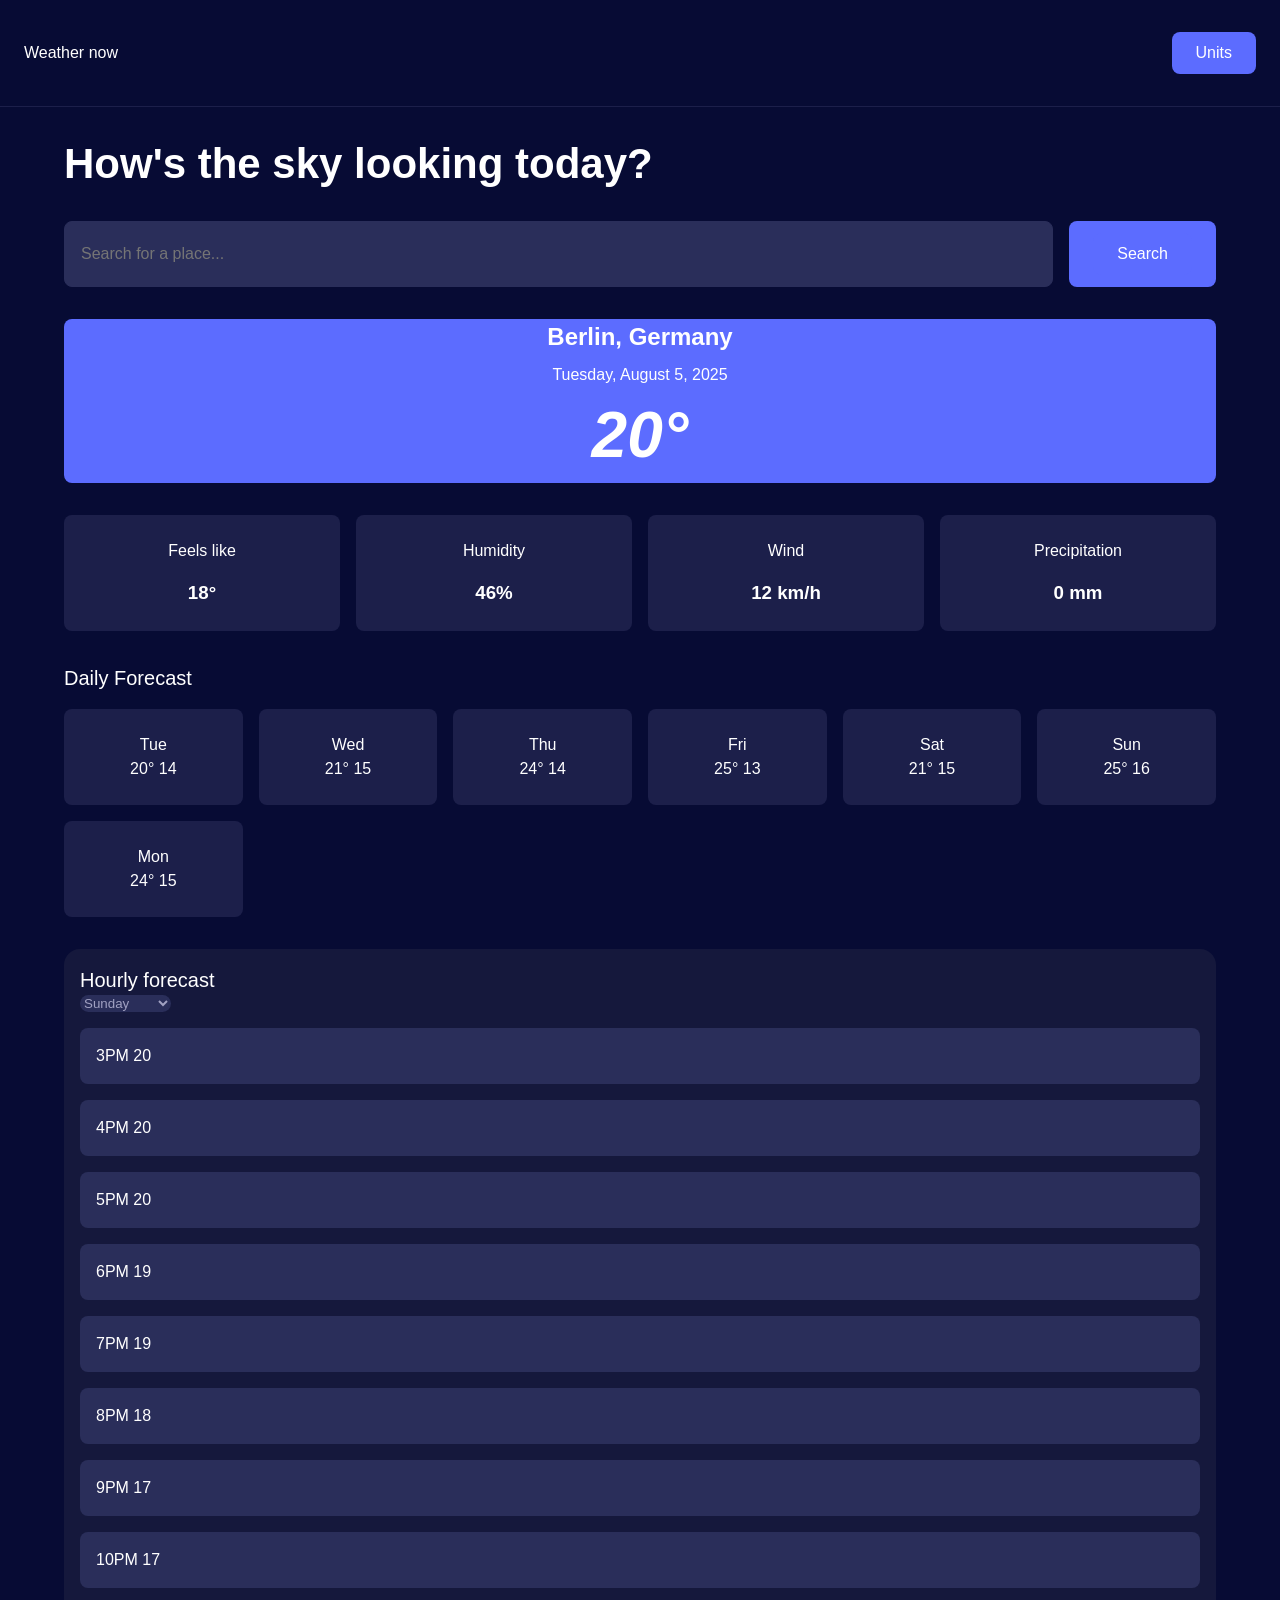
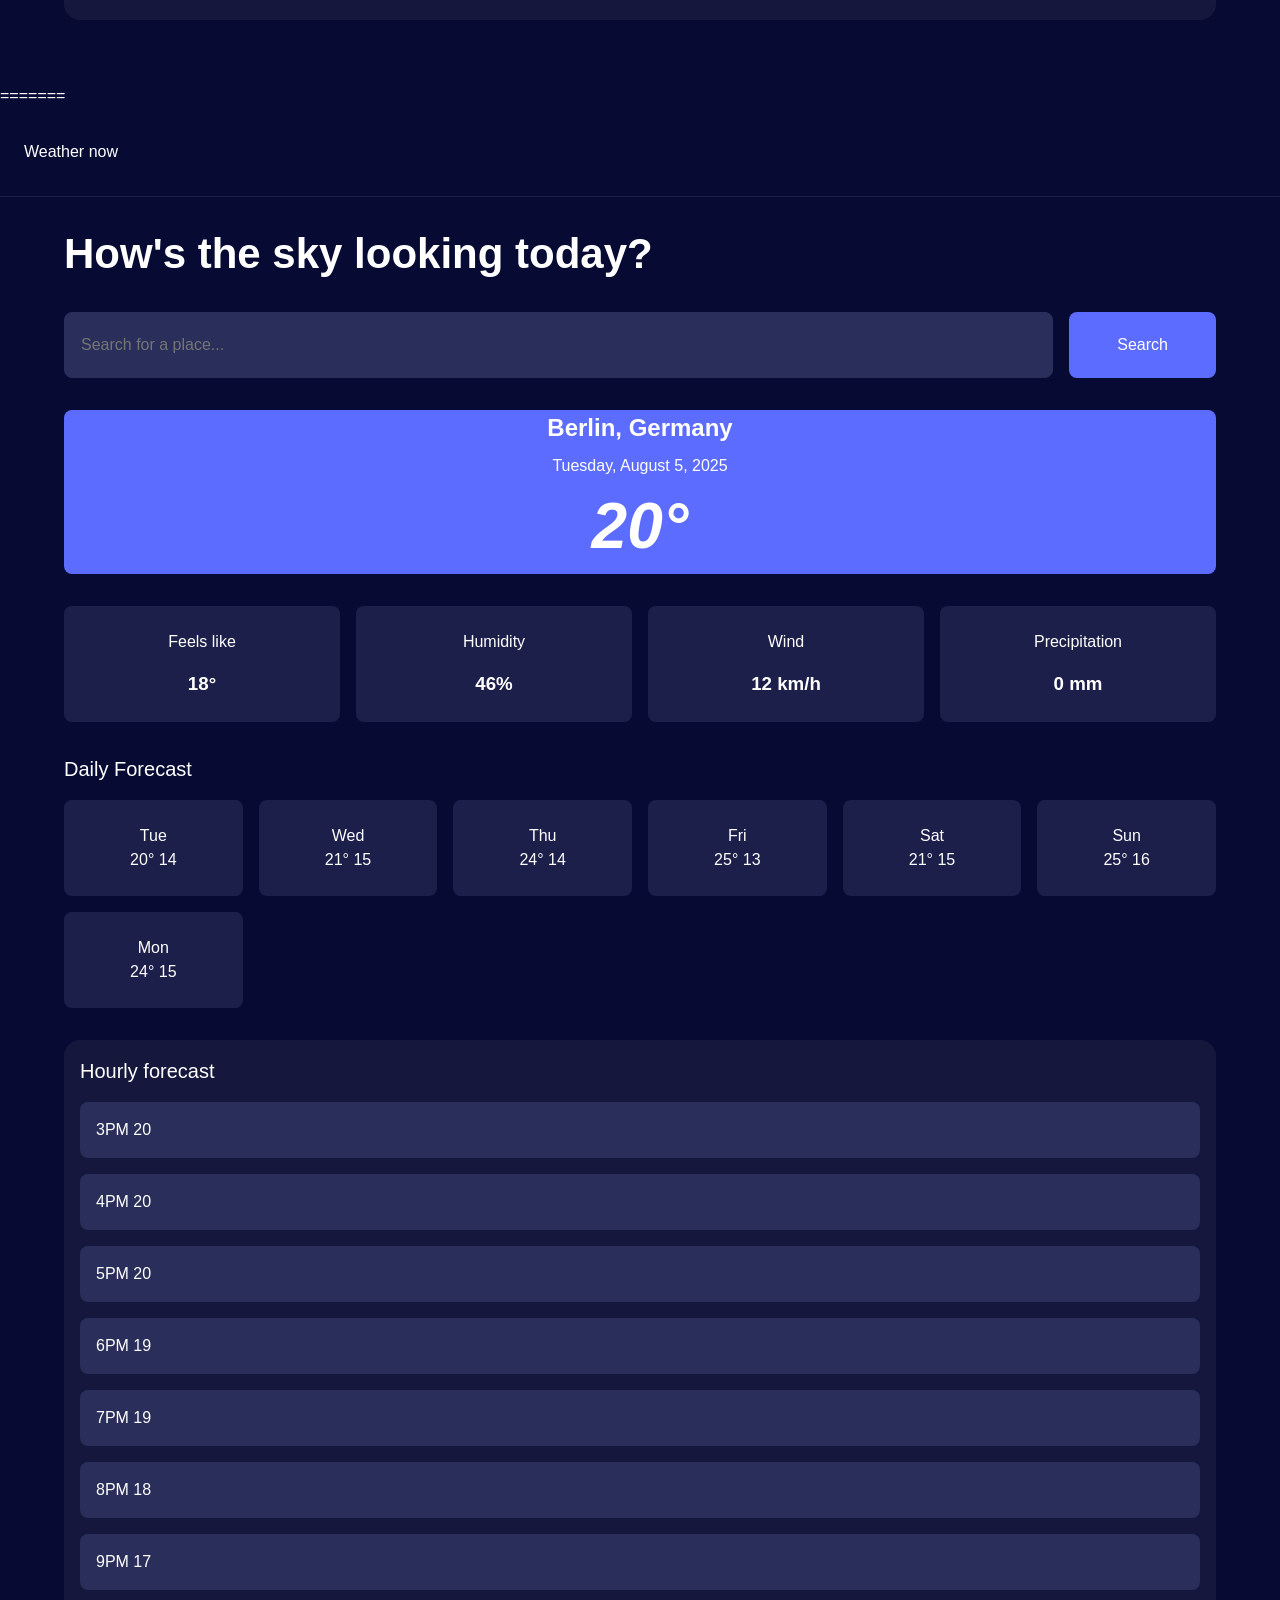
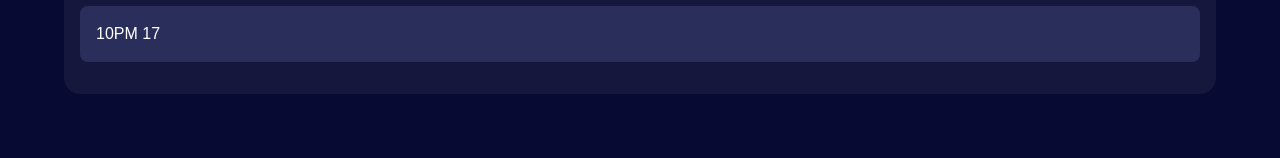
==== index.html @ 32e1a1a1 "atualizado" ====
<!DOCTYPE html>
<html lang="en">
<head>
    <meta charset="UTF-8">
    <meta name="viewport" content="width=device-width, initial-scale=1.0">
    <title>Document</title>
    <link rel="stylesheet" href="styles/styles.css">
</head>
<body>
    <header class="header">
        <p>Weather now</p>
        <button class="button">Units</button>
       
        
    </header>
    <main class="main">
        <h1>How's the sky looking today?</h1>
        <section class="search">
        <form>
            <input type="text" name="place" placeholder="Search for a place..." required>
            <button class="button"><form action="/submit"><input class="button" type="submit" value="Search"></form></button>
        </form>
        </section>
        <section class="today-weather">
            <h2>Berlin, Germany</h2>
            <p>Tuesday, August 5, 2025</p>
            <p id="temperatura-principal"><b><i>20°</i></b></p>
        </section>
        <article class="stats">
            <section>
                <p>Feels like</p>
                <h3>18°</h3>
            </section>
            <section>
                <p>Humidity</p>
                <h3>46%</h3>
            </section>
            <section>
                <p>Wind</p>
                <h3>12 km/h</h3>
            </section>
            <section>
                <p>Precipitation</p>
                <h3>0 mm</h3>
            </section>
        </article>
        <article class="daily">
            <p class="titulo-secao">Daily Forecast</p>
            <section>
                <p>Tue</p>
                <p>20°          14</p>
            </section>
            <section>
                <p>Wed</p>
                <p>21°          15</p>
            </section>
            <section>
                <p>Thu</p>
                <p>24°          14</p>
            </section>
            <section>
                <p>Fri</p>
                <p>25°          13</p>
            </section>
            <section>
                <p>Sat</p>
                <p>21°          15</p>
            </section>
            <section>
                <p>Sun</p>
                <p>25°          16</p>
            </section>
            <section>
                <p>Mon</p>
                <p>24°          15</p>
            </section>
        </article>
        <section class="hourly">
            <p class="titulo-secao">Hourly forecast</p>
            <select name="week" class="select">
                <option value="Sun">Sunday</option>
                <option value="Mon">Monday</option>
                <option value="Tue">Tuesday</option>
                <option value="Wed">Wednesday</option>
                <option value="Thu">Thursday</option>
                <option value="Fri">Friday</option>
                <option value="Sat">Saturday</option>
            </select>
            <li class="forecast-item">3PM           20</li>
            <li class="forecast-item">4PM           20</li>
            <li class="forecast-item">5PM           20</li>
            <li class="forecast-item">6PM           19</li>
            <li class="forecast-item">7PM           19</li>
            <li class="forecast-item">8PM           18</li>
            <li class="forecast-item">9PM           17</li>
            <li class="forecast-item">10PM          17</li>
        </section>
    </main>
</body>
</html>
=======
<!DOCTYPE html>
<html lang="en">
<head>
    <meta charset="UTF-8">
    <meta name="viewport" content="width=device-width, initial-scale=1.0">
    <title>Document</title>
    <link rel="stylesheet" href="styles/styles.css">
</head>
<body>
    <header class="header">Weather now</header>
    <main class="main">
        <h1>How's the sky looking today?</h1>
        <section class="search">
        <form>
            <input type="text" name="place" placeholder="Search for a place..." required>
            <button class="button"><form action="/submit"><input class="button" type="submit" value="Search"></form></button>
        </form>
        </section>
        <section class="today-weather">
            <h2>Berlin, Germany</h2>
            <p>Tuesday, August 5, 2025</p>
            <p id="temperatura-principal"><b><i>20°</i></b></p>
        </section>
        <article class="stats">
            <section>
                <p>Feels like</p>
                <h3>18°</h3>
            </section>
            <section>
                <p>Humidity</p>
                <h3>46%</h3>
            </section>
            <section>
                <p>Wind</p>
                <h3>12 km/h</h3>
            </section>
            <section>
                <p>Precipitation</p>
                <h3>0 mm</h3>
            </section>
        </article>
        <article class="daily">
            <p class="titulo-secao">Daily Forecast</p>
            <section>
                <p>Tue</p>
                <p>20°        14</p>
            </section>
            <section>
                <p>Wed</p>
                <p>21°        15</p>
            </section>
            <section>
                <p>Thu</p>
                <p>24°        14</p>
            </section>
            <section>
                <p>Fri</p>
                <p>25°        13</p>
            </section>
            <section>
                <p>Sat</p>
                <p>21°        15</p>
            </section>
            <section>
                <p>Sun</p>
                <p>25°        16</p>
            </section>
            <section>
                <p>Mon</p>
                <p>24°        15</p>
            </section>
        </article>
        <section class="hourly">
            <p class="titulo-secao">Hourly forecast</p>
            <li class="forecast-item">3PM            20</li>
            <li class="forecast-item">4PM            20</li>
            <li class="forecast-item">5PM            20</li>
            <li class="forecast-item">6PM            19</li>
            <li class="forecast-item">7PM            19</li>
            <li class="forecast-item">8PM            18</li>
            <li class="forecast-item">9PM            17</li>
            <li class="forecast-item">10PM            17</li>
        </section>
    </main>
</body>

</html>
---- styles/styles.css ----
:root {
--fundo-principal: #070B34;
--fundo-card: #1C1F4A;
--painel-hourly: #15183C;
--bg-input: #2A2E5A;
--botao: #5C6CFF;
--botao-hover: #4B5AF0;
--text-1: #FFFFFF;
--text-2: #A1A1C2;

--font-family: 'Inter', sans-serif;
--font-weight-regular: 400;
--font-weight-medium: 500;
--font-weight-semibold: 600;
--font-weight-bold: 700;

--titulo-principal-M: 2.625rem;
--titulo-principal-D: 3.5rem;
--temperatura-principal: 4rem;
--titulo-secao: 1.25rem;
--font-size-base: 1rem;
}

* {
    margin: 0;
    padding: 0;
    box-sizing: border-box;
}
body {
    font-family: var(--font-family);
    font-weight: var(--font-weight-regular);
    font-size: var(--font-size-base);
    background-color: var(--fundo-principal);
    color: var(--text-1);
    line-height: 1.5;
}
.main {
    max-width: 1200px;
    margin: 0 auto;
    padding: 2rem 1.5rem;
}
.main h1 {
    font-size: var(--titulo-principal-M);
    font-weight: var(--font-weight-bold);
    line-height: 1.2;
}
.titulo-secao{
    font-size: var(--titulo-secao);
    grid-column: 1 / -1;
}
.search {
margin: 2rem 0;
}
.search form {
display: flex;
gap: 1rem;
}
.search input {
flex: 1;
}
input{
    font-family: var(--font-family);
    font-size: var(--font-size-base);
    background-color: var(--bg-input);
    color: var(--text-1);
    border: 1px solid var(--bg-input);
    border-radius: 0.5rem;
    padding: 0.75rem 1rem;
    transition: border-color 0.2s ease;
}
.hourly {
    background-color: var(--painel-hourly);
    border-radius: 1rem;
    padding: 1rem;
}
.header {
    padding: 2rem 1.5rem;
    border-bottom: 1px solid var(--fundo-card);
    align-items: center;
    display: flex;
    justify-content: space-between;
}
.button{
    font-family: var(--font-family);
    font-weight: var(--font-weight-medium);
    background-color: var(--botao);
    color: var(--text-1);
    border: none;
    border-radius: 0.5rem;
    padding: 0.75rem 1.5rem;
    cursor: pointer;
    transition: background-color 0.2s ease;
    font-size: var(--font-size-base);
}
.button:hover {
    background-color: var(--botao-hover);
}
.today-weather {
    background-color: var(--botao);
    margin: 2rem 0;
    border-radius: 0.5rem;
    text-align: center;
}
.today-weather h2 {
    margin-bottom: 0.5rem;
}
#temperatura-principal{
    display: flex-left;
    font-size: var(--temperatura-principal);
}
.stats {
    display: grid;
    grid-template-columns: repeat(auto-fit, minmax(200px, 1fr));
    gap: 1rem;
    margin: 2rem 0;
}
.stats section {
    text-align: center;
    background-color: var(--fundo-card);
    border-radius: 0.5rem;
    padding: 1.5rem;
}
.stats h3 {
    margin-top: 1rem;
    font-size: var(--)
}
.daily {
    margin: 2rem 0;
    display: grid;
    grid-template-columns: repeat(auto-fit, minmax(175px, 1fr));
    gap: 1rem;

}
.daily section{
    text-align: center;
    background-color: var(--fundo-card);
    border-radius: 0.5rem;
    padding: 1.5rem;
}
.hourly {
    margin: 2rem 0;
}
.hourly-list {
    display: grid;
    grid-template-columns: repeat(auto-fit, minmax(120px, 1fr));
    gap: 1rem;
    list-style: none;
    margin-top: 1rem;
}
.forecast-list {
    list-style: none;
    display: grid;
    grid-template-columns: repeat(auto-fit, minmax(100px, 1fr));
    gap: 1rem;
}
.forecast-item {
    list-style: none;
    background-color: var(--bg-input);
    border-radius: 0.5rem;
    padding: 1rem;
    display: flex;
    justify-content: space-between;
    gap: 0.5rem;
    align-items: center;
    margin: 1rem 0;
}
.select{
    display: flex;
    text-align: left;
    font-family: var(--font-family);
    font-weight: var(--font-weight-regular);
    background-color: var(--bg-input);
    color: var(--text-2);
    border-radius: 1rem;
    border: none;
}
@media (max-width: 768px) {
    .header {
        padding: 1.5rem 1rem;
    }
    .main {
        padding: 1.5rem 1rem;
    }
    .search form {
flex-direction: column;
}
.search button {
    width: 100%;
}
.stats {
    grid-template-columns: repeat(2, 1fr);
}
.hourly-list {
    grid-template-columns: repeat(auto-fit, minmax(100px, 1fr));
}
}
@media (min-width: 1024px) {
    h1 {
        font-size: var(--titulo-principal-D);
    }
}
---- styles/styles.css ----
:root {
--fundo-principal: #070B34;
--fundo-card: #1C1F4A;
--painel-hourly: #15183C;
--bg-input: #2A2E5A;
--botao: #5C6CFF;
--botao-hover: #4B5AF0;
--text-1: #FFFFFF;
--text-2: #A1A1C2;

--font-family: 'Inter', sans-serif;
--font-weight-regular: 400;
--font-weight-medium: 500;
--font-weight-semibold: 600;
--font-weight-bold: 700;

--titulo-principal-M: 2.625rem;
--titulo-principal-D: 3.5rem;
--temperatura-principal: 4rem;
--titulo-secao: 1.25rem;
--font-size-base: 1rem;
}

* {
    margin: 0;
    padding: 0;
    box-sizing: border-box;
}
body {
    font-family: var(--font-family);
    font-weight: var(--font-weight-regular);
    font-size: var(--font-size-base);
    background-color: var(--fundo-principal);
    color: var(--text-1);
    line-height: 1.5;
}
.main {
    max-width: 1200px;
    margin: 0 auto;
    padding: 2rem 1.5rem;
}
.main h1 {
    font-size: var(--titulo-principal-M);
    font-weight: var(--font-weight-bold);
    line-height: 1.2;
}
.titulo-secao{
    font-size: var(--titulo-secao);
    grid-column: 1 / -1;
}
.search {
margin: 2rem 0;
}
.search form {
display: flex;
gap: 1rem;
}
.search input {
flex: 1;
}
input{
    font-family: var(--font-family);
    font-size: var(--font-size-base);
    background-color: var(--bg-input);
    color: var(--text-1);
    border: 1px solid var(--bg-input);
    border-radius: 0.5rem;
    padding: 0.75rem 1rem;
    transition: border-color 0.2s ease;
}
.hourly {
    background-color: var(--painel-hourly);
    border-radius: 1rem;
    padding: 1rem;
}
.header {
    padding: 2rem 1.5rem;
    border-bottom: 1px solid var(--fundo-card);
    align-items: center;
    display: flex;
    justify-content: space-between;
}
.button{
    font-family: var(--font-family);
    font-weight: var(--font-weight-medium);
    background-color: var(--botao);
    color: var(--text-1);
    border: none;
    border-radius: 0.5rem;
    padding: 0.75rem 1.5rem;
    cursor: pointer;
    transition: background-color 0.2s ease;
    font-size: var(--font-size-base);
}
.button:hover {
    background-color: var(--botao-hover);
}
.today-weather {
    background-color: var(--botao);
    margin: 2rem 0;
    border-radius: 0.5rem;
    text-align: center;
}
.today-weather h2 {
    margin-bottom: 0.5rem;
}
#temperatura-principal{
    display: flex-left;
    font-size: var(--temperatura-principal);
}
.stats {
    display: grid;
    grid-template-columns: repeat(auto-fit, minmax(200px, 1fr));
    gap: 1rem;
    margin: 2rem 0;
}
.stats section {
    text-align: center;
    background-color: var(--fundo-card);
    border-radius: 0.5rem;
    padding: 1.5rem;
}
.stats h3 {
    margin-top: 1rem;
    font-size: var(--)
}
.daily {
    margin: 2rem 0;
    display: grid;
    grid-template-columns: repeat(auto-fit, minmax(175px, 1fr));
    gap: 1rem;

}
.daily section{
    text-align: center;
    background-color: var(--fundo-card);
    border-radius: 0.5rem;
    padding: 1.5rem;
}
.hourly {
    margin: 2rem 0;
}
.hourly-list {
    display: grid;
    grid-template-columns: repeat(auto-fit, minmax(120px, 1fr));
    gap: 1rem;
    list-style: none;
    margin-top: 1rem;
}
.forecast-list {
    list-style: none;
    display: grid;
    grid-template-columns: repeat(auto-fit, minmax(100px, 1fr));
    gap: 1rem;
}
.forecast-item {
    list-style: none;
    background-color: var(--bg-input);
    border-radius: 0.5rem;
    padding: 1rem;
    display: flex;
    justify-content: space-between;
    gap: 0.5rem;
    align-items: center;
    margin: 1rem 0;
}
.select{
    display: flex;
    text-align: left;
    font-family: var(--font-family);
    font-weight: var(--font-weight-regular);
    background-color: var(--bg-input);
    color: var(--text-2);
    border-radius: 1rem;
    border: none;
}
@media (max-width: 768px) {
    .header {
        padding: 1.5rem 1rem;
    }
    .main {
        padding: 1.5rem 1rem;
    }
    .search form {
flex-direction: column;
}
.search button {
    width: 100%;
}
.stats {
    grid-template-columns: repeat(2, 1fr);
}
.hourly-list {
    grid-template-columns: repeat(auto-fit, minmax(100px, 1fr));
}
}
@media (min-width: 1024px) {
    h1 {
        font-size: var(--titulo-principal-D);
    }
}
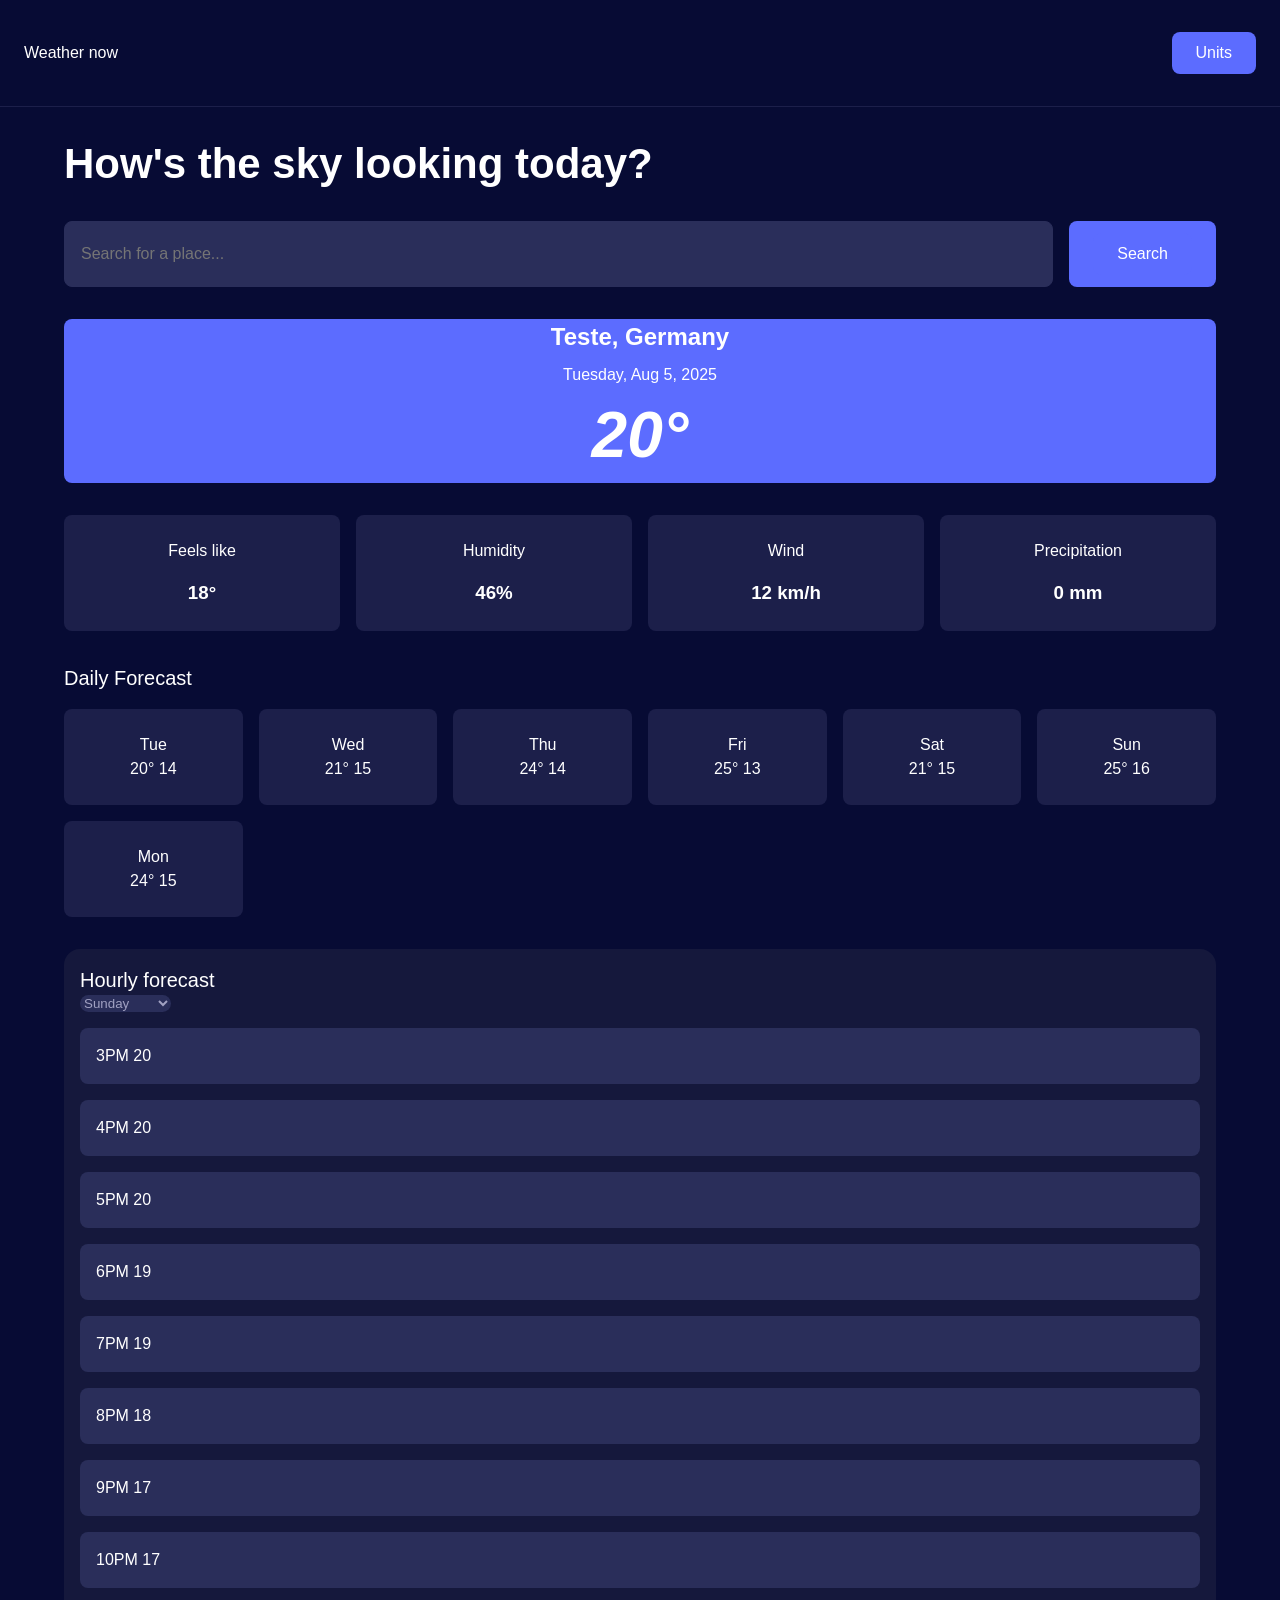
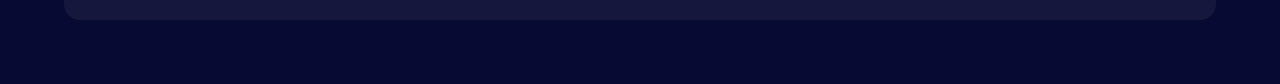
==== commit b5a04899: "mudancas" ====
--- a/index.html
+++ b/index.html
@@ -5,6 +5,7 @@
     <meta name="viewport" content="width=device-width, initial-scale=1.0">
     <title>Document</title>
     <link rel="stylesheet" href="styles/styles.css">
+    <script type ="module" src="scripts/index.js" defer></script>
 </head>
 <body>
     <header class="header">
@@ -22,9 +23,9 @@
         </form>
         </section>
         <section class="today-weather">
-            <h2>Berlin, Germany</h2>
-            <p>Tuesday, August 5, 2025</p>
-            <p id="temperatura-principal"><b><i>20°</i></b></p>
+            <h2 id="city">Berlin, Germany</h2>
+            <p id="date">Tuesday, August 5, 2025</p>
+            <p id="temperatura-principal"><b><i id="temp">20°</i></b></p>
         </section>
         <article class="stats">
             <section>
@@ -98,92 +99,6 @@
     </main>
 </body>
 </html>
-=======
-<!DOCTYPE html>
-<html lang="en">
-<head>
-    <meta charset="UTF-8">
-    <meta name="viewport" content="width=device-width, initial-scale=1.0">
-    <title>Document</title>
-    <link rel="stylesheet" href="styles/styles.css">
-</head>
-<body>
-    <header class="header">Weather now</header>
-    <main class="main">
-        <h1>How's the sky looking today?</h1>
-        <section class="search">
-        <form>
-            <input type="text" name="place" placeholder="Search for a place..." required>
-            <button class="button"><form action="/submit"><input class="button" type="submit" value="Search"></form></button>
-        </form>
-        </section>
-        <section class="today-weather">
-            <h2>Berlin, Germany</h2>
-            <p>Tuesday, August 5, 2025</p>
-            <p id="temperatura-principal"><b><i>20°</i></b></p>
-        </section>
-        <article class="stats">
-            <section>
-                <p>Feels like</p>
-                <h3>18°</h3>
-            </section>
-            <section>
-                <p>Humidity</p>
-                <h3>46%</h3>
-            </section>
-            <section>
-                <p>Wind</p>
-                <h3>12 km/h</h3>
-            </section>
-            <section>
-                <p>Precipitation</p>
-                <h3>0 mm</h3>
-            </section>
-        </article>
-        <article class="daily">
-            <p class="titulo-secao">Daily Forecast</p>
-            <section>
-                <p>Tue</p>
-                <p>20°        14</p>
-            </section>
-            <section>
-                <p>Wed</p>
-                <p>21°        15</p>
-            </section>
-            <section>
-                <p>Thu</p>
-                <p>24°        14</p>
-            </section>
-            <section>
-                <p>Fri</p>
-                <p>25°        13</p>
-            </section>
-            <section>
-                <p>Sat</p>
-                <p>21°        15</p>
-            </section>
-            <section>
-                <p>Sun</p>
-                <p>25°        16</p>
-            </section>
-            <section>
-                <p>Mon</p>
-                <p>24°        15</p>
-            </section>
-        </article>
-        <section class="hourly">
-            <p class="titulo-secao">Hourly forecast</p>
-            <li class="forecast-item">3PM            20</li>
-            <li class="forecast-item">4PM            20</li>
-            <li class="forecast-item">5PM            20</li>
-            <li class="forecast-item">6PM            19</li>
-            <li class="forecast-item">7PM            19</li>
-            <li class="forecast-item">8PM            18</li>
-            <li class="forecast-item">9PM            17</li>
-            <li class="forecast-item">10PM            17</li>
-        </section>
-    </main>
-</body>
 
-</html>
 
+
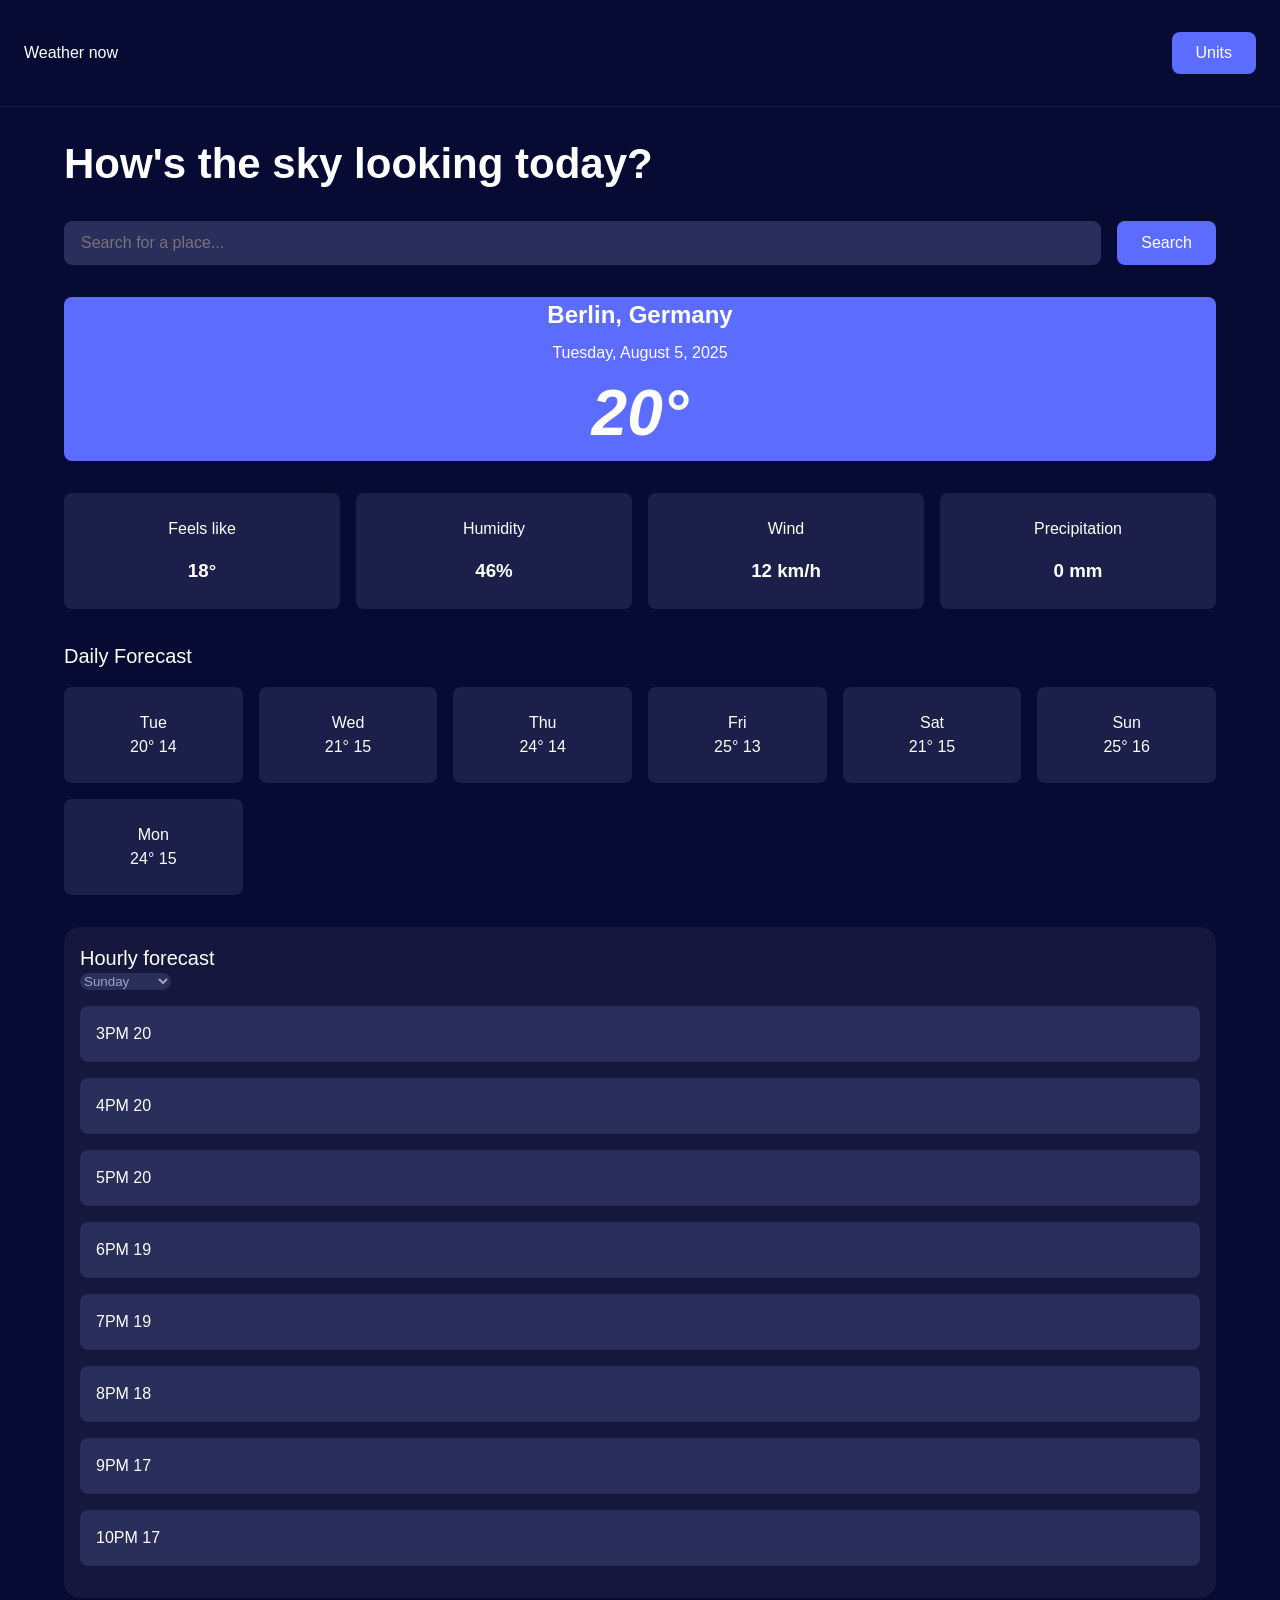
==== commit 7019eb07: "atualizacao api" ====
--- a/index.html
+++ b/index.html
@@ -19,8 +19,9 @@
         <section class="search">
         <form>
             <input type="text" name="place" placeholder="Search for a place..." required>
-            <button class="button"><form action="/submit"><input class="button" type="submit" value="Search"></form></button>
+            <button class="button" type="submit">Search</button>
         </form>
+
         </section>
         <section class="today-weather">
             <h2 id="city">Berlin, Germany</h2>
@@ -30,19 +31,19 @@
         <article class="stats">
             <section>
                 <p>Feels like</p>
-                <h3>18°</h3>
+                <h3 id="feels">18°</h3>
             </section>
             <section>
                 <p>Humidity</p>
-                <h3>46%</h3>
+                <h3 id="humidity">46%</h3>
             </section>
             <section>
                 <p>Wind</p>
-                <h3>12 km/h</h3>
+                <h3 id="wind">12 km/h</h3>
             </section>
             <section>
                 <p>Precipitation</p>
-                <h3>0 mm</h3>
+                <h3 id="precipitation">0 mm</h3>
             </section>
         </article>
         <article class="daily">
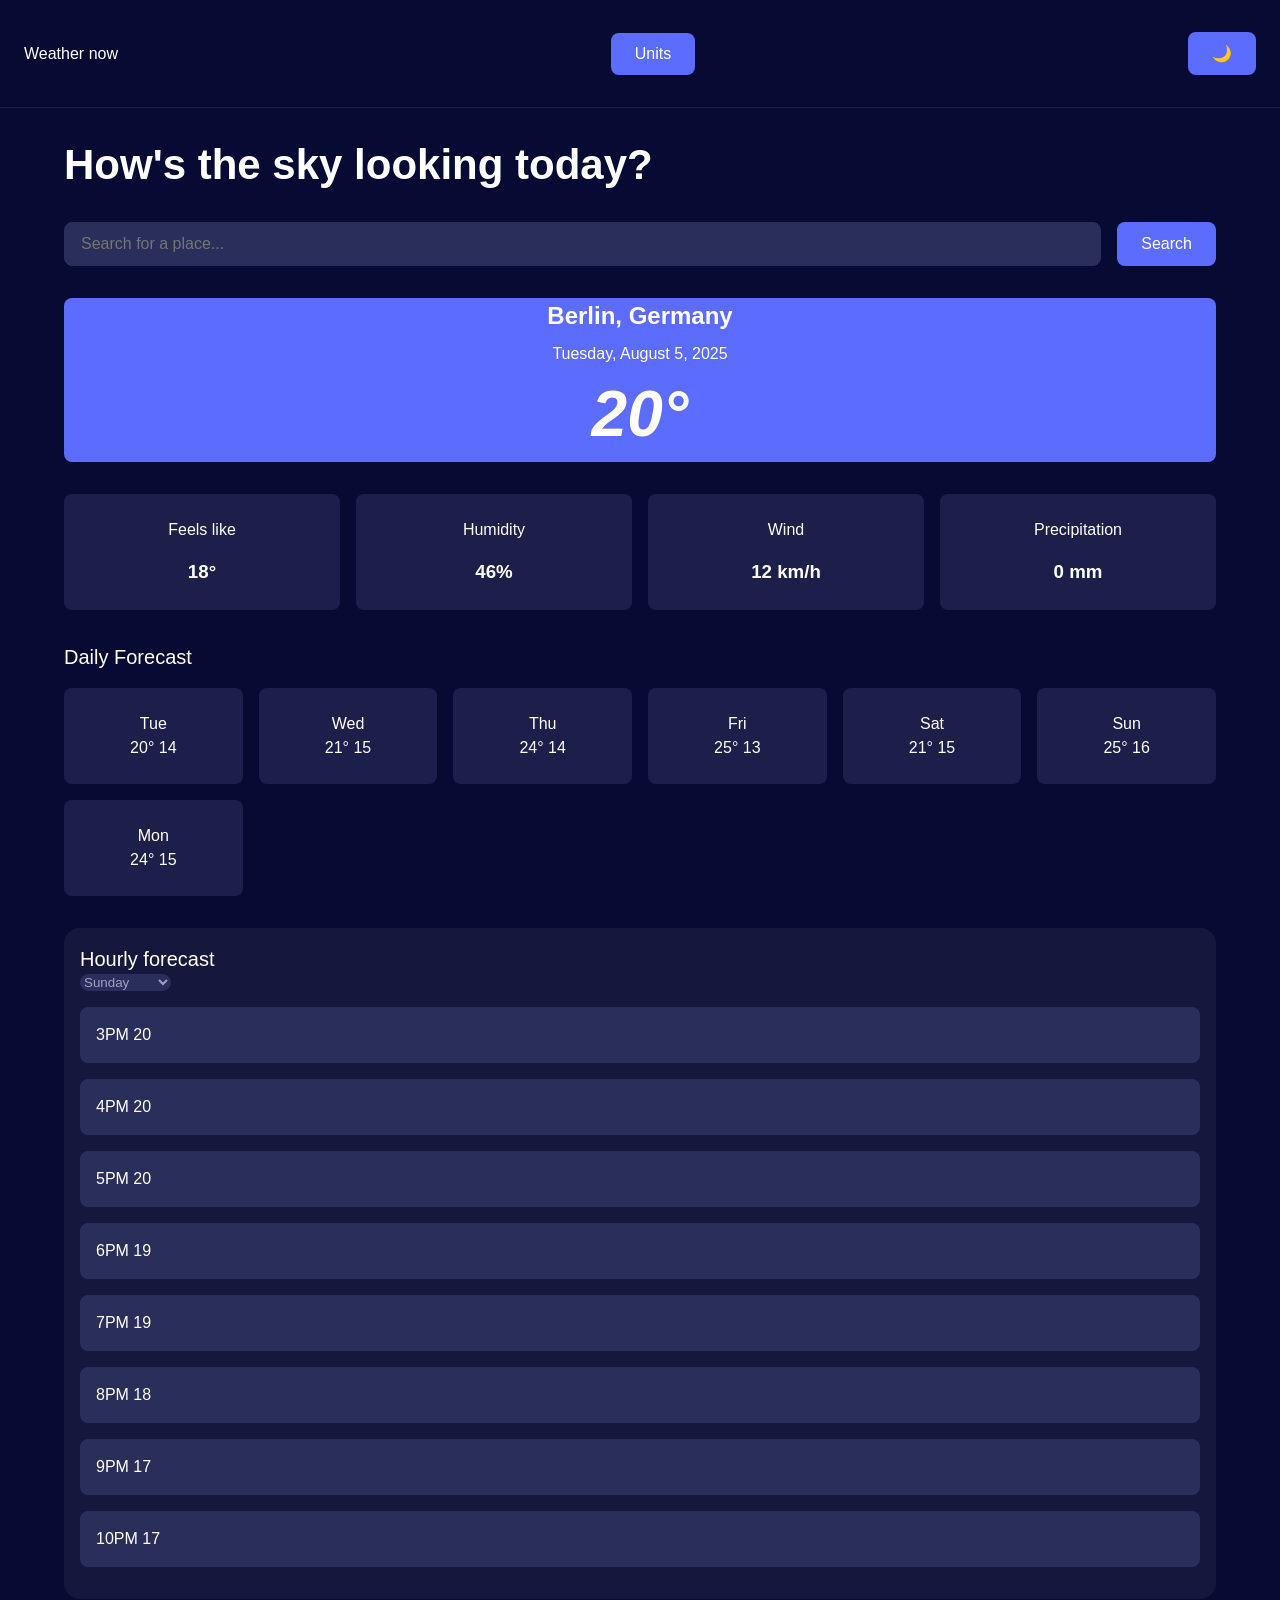
==== commit 85178feb: "atualizacao final" ====
--- a/index.html
+++ b/index.html
@@ -11,6 +11,7 @@
     <header class="header">
         <p>Weather now</p>
         <button class="button">Units</button>
+        <button class="button" id="theme-toggle">🌙</button>
        
         
     </header>
--- a/styles/styles.css
+++ b/styles/styles.css
@@ -199,4 +199,15 @@
     h1 {
         font-size: var(--titulo-principal-D);
     }
+}
+
+.light-theme {
+  --fundo-principal: #f5f7ff;
+  --fundo-card: #dfe3ff;
+  --painel-hourly: #e6e9ff;
+  --bg-input: #dfe3ff;
+  --botao: #5C6CFF;
+  --botao-hover: #4B5AF0;
+  --text-1: #070B34;
+  --text-2: #555;
 }
